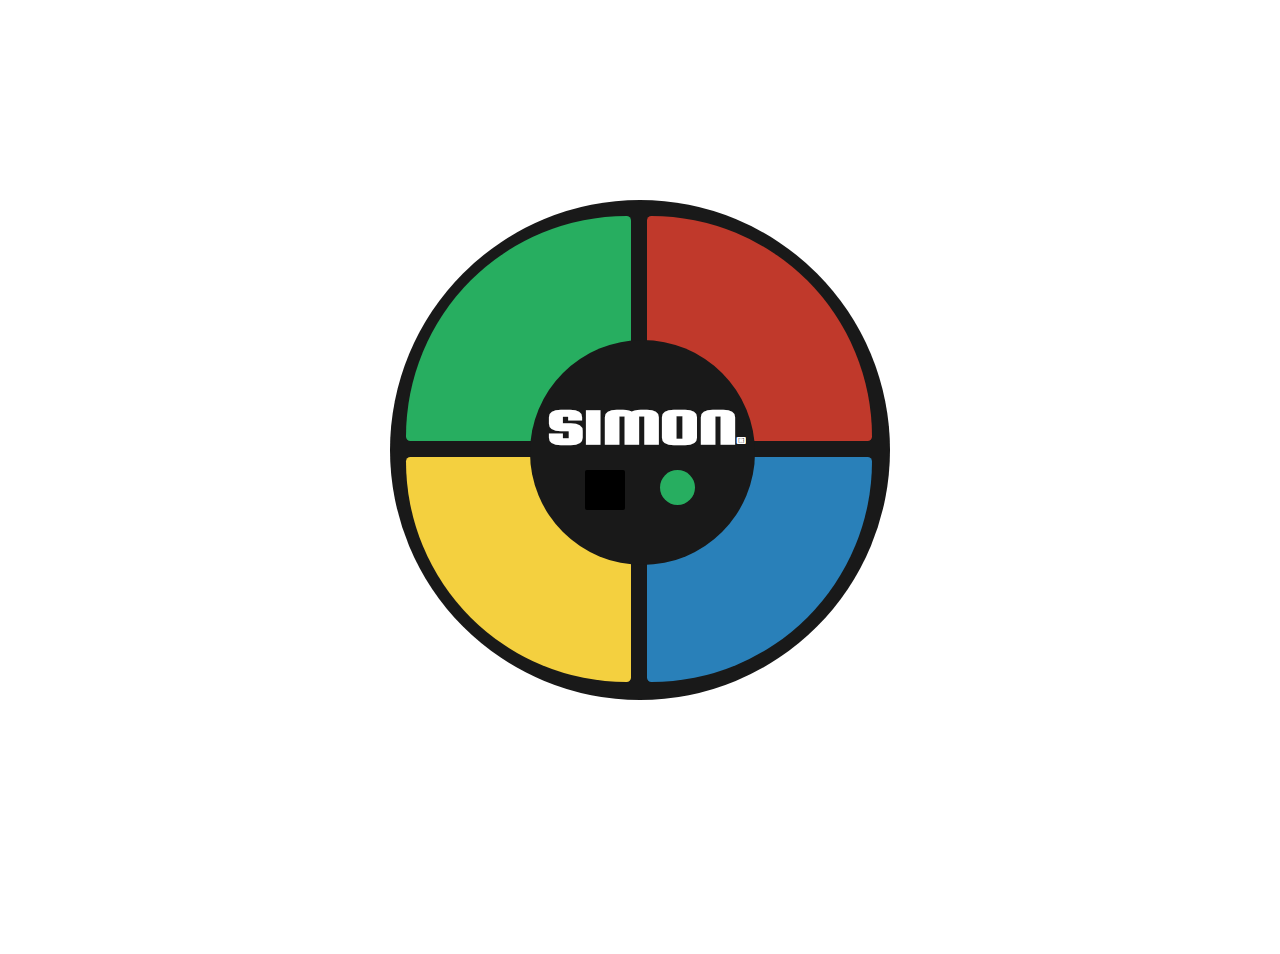
==== simplesimon.html @ 3b71bdff "Added improved version of Simple Simon game" ====
<!DOCTYPE html>
<html>
	<head>
		<meta charset="UTF-8">
		<meta name="viewport" content="width=device-width, user-scalable=no">
		<title>Simple Simon</title>
		<link rel="shortcut icon" href="/img/colors.png">
		<link href='https://fonts.googleapis.com/css?family=Squada+One' rel='stylesheet' type='text/css'>
	    <link href='https://fonts.googleapis.com/css?family=VT323' rel='stylesheet' type='text/css'>
		<link rel="stylesheet" href="/css/simplesimon.css">
	</head>
	<body>
		<div class="game-container animated rollIn">
	    	<button class="gameboard green" id="green" disabled></button>
	      	<button class="gameboard red" id="red" disabled></button>
	      	<button class="gameboard yellow" id="yellow" disabled></button>
	      	<button class="gameboard blue" id="blue" disabled></button>
		   	<div class="info">
		        <h1>Simon<span>&reg;</span></h1>
		        <button class="power"></button>
		        <div class="count"></div>
		        <!-- Picture provided by Freepik: http://goo.gl/fYNjIX -->
		        <img class="arrow animated infinite pulse" src="/img/arrow.png" alt="Arrow pointing to power">
		    </div>
	    </div>

	    <!-- jQuery -->
	    <script src="https://ajax.googleapis.com/ajax/libs/jquery/1.11.3/jquery.min.js"></script>
	    <!-- Custom JavaScript -->
	    <script type="text/javascript" src="js/simplesimon.js"></script>
	</body>
</html>
---- css/simplesimon.css ----
body {
	border: 0;
	padding: 0;
	background-image: url('http://cdn.backgroundhost.com/backgrounds/subtlepatterns/purty_wood.png');
	background-color: white;
}

.game-container {
	height: 500px;
	width: 500px;
	border-radius: 100%;
	background-color: #191919;
	position: absolute;
	top: 0;
	bottom: 0;
	left: 0;
	right: 0;
	margin: auto;
}

.gameboard {
	height: 225px;
	width: 225px;
	float: left;
	margin-top: 16px;
	margin-left: 16px;
	border-radius: 2%;
	cursor: pointer;
}

.info {
	height: 225px;
	width: 225px;
	border-radius: 100%;
	background-color: #191919;
	position: relative;
	left: 140px;
	top: 140px;
}

.green,
.green-glow {
	border-top-left-radius: 100%;
}

.green {
	background-color: #27ae60;
}

.green-glow,
.green:active {
	background-color: #2ecc71;
}

.red,
.red-glow {
	border-top-right-radius: 100%;
}

.red {
	background-color: #c0392b;
}

.red-glow,
.red:active {
	background-color: #e74c3c;
}

.yellow,
.yellow-glow {
	border-bottom-left-radius: 100%;
}

.yellow {
	background-color: #f4d03f;
}

.yellow-glow,
.yellow:active {
	background-color: #fde3a7;
}

.blue,
.blue-glow {
	border-bottom-right-radius: 100%;
}

.blue {
	background-color: #2980b9;
}

.blue-glow,
.blue:active {
	background-color: #3498db;
}

h1 {
	text-transform: uppercase;
	font-family: 'Squada One', cursive;
	transform: scaleY(0.6);
	position: absolute;
	color: white;
	font-size: 85px;
	top: -15px;
	left: 16px;
	letter-spacing: -2px;
	cursor: default;
}

span {
	font-size: 18px;
}

button {
	outline: none;
	border: none;
	cursor: pointer;
}

.power {
	height: 35px;
	width: 35px;
	background-color: #27ae60;
	border-radius: 100%;
	position: absolute;
	top: 130px;
	left: 130px;
}

.count {
	font-family: 'VT323';
	height: 35px;
	width: 40px;
	background-color: black;
	color: white;
	position: absolute;
	top: 130px;
	left: 55px;
	font-size: 28px;
	text-align: center;
	padding-top: 5px;
	border-radius: 5%;
	cursor: default;
}
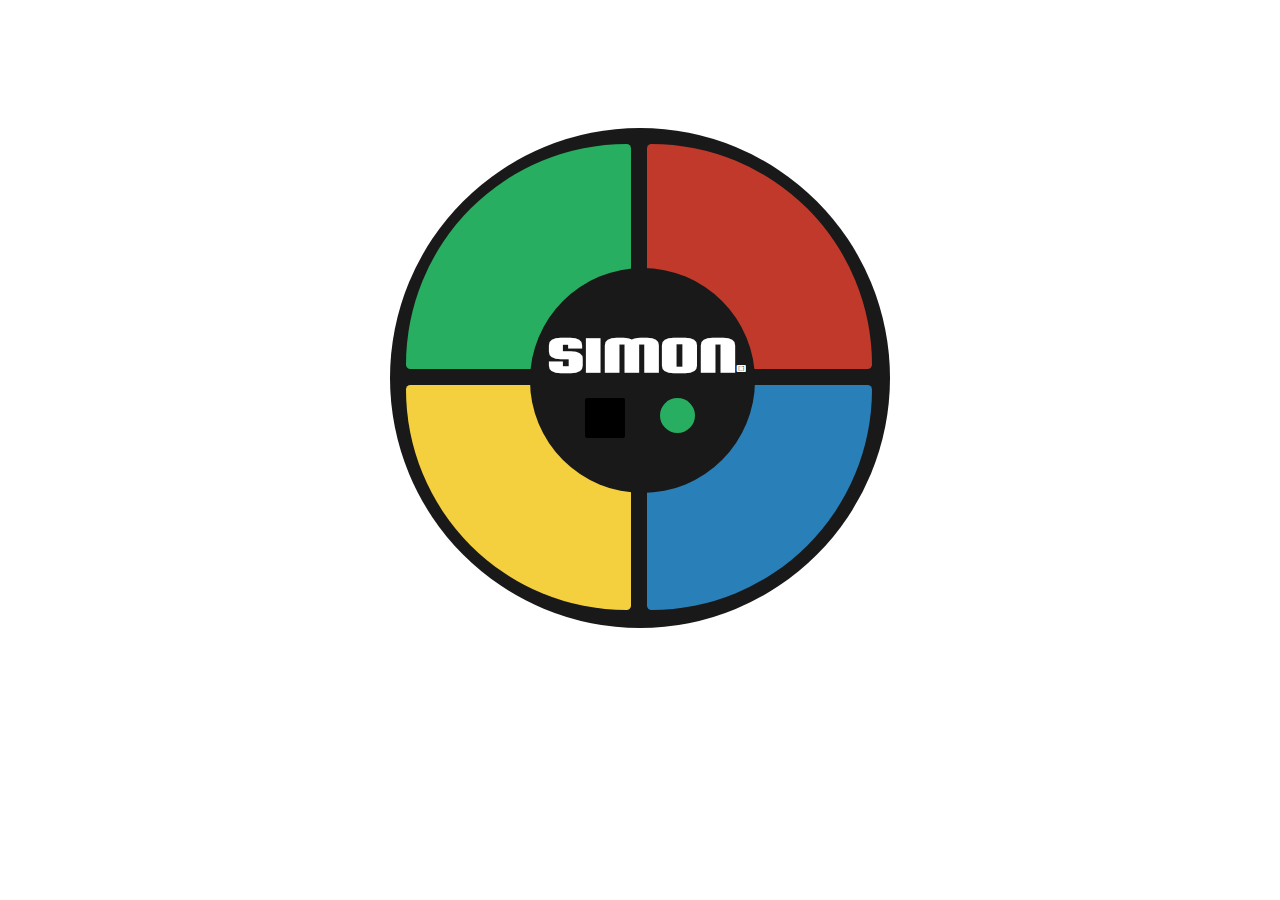
==== commit b964fc7e: "Added a few more files to simple simon" ====
--- a/simplesimon.html
+++ b/simplesimon.html
@@ -7,7 +7,8 @@
 		<link rel="shortcut icon" href="/img/colors.png">
 		<link href='https://fonts.googleapis.com/css?family=Squada+One' rel='stylesheet' type='text/css'>
 	    <link href='https://fonts.googleapis.com/css?family=VT323' rel='stylesheet' type='text/css'>
-		<link rel="stylesheet" href="/css/simplesimon.css">
+		<link rel="stylesheet" type="text/css" href="/css/animate.css">
+    	<link rel="stylesheet" type="text/css" href="/css/mobile-test.css">
 	</head>
 	<body>
 		<div class="game-container animated rollIn">
--- a/css/mobile-test.css
+++ b/css/mobile-test.css
@@ -0,0 +1,241 @@
+body {
+	border: 0;
+	padding: 0;
+	background-image: url('http://cdn.backgroundhost.com/backgrounds/subtlepatterns/purty_wood.png');
+	background-color: white;
+}
+
+.game-container {
+	height: 80%;
+	width: 95%;
+	background-color: #191919;
+	position: absolute;
+	top: 0;
+	bottom: 0;
+	left: 0;
+	right: 0;
+	margin: auto;
+	border-radius: 2%;
+}
+
+.gameboard {
+	height: 20%;
+	width: 98%;
+	margin-left: 1%;
+	margin-top: 0.5%;
+	border-radius: 2%;
+	cursor: pointer;
+}
+
+.green {
+	background-color: #27ae60;
+}
+
+.green-glow,
+.green:active {
+	background-color: #2ecc71;
+}
+
+.green,
+.green-glow {
+	margin-top: 20%;
+}
+
+.red {
+	background-color: #c0392b;
+}
+
+.red-glow,
+.red:active {
+	background-color: #e74c3c;
+}
+
+.yellow {
+	background-color: #f4d03f;
+}
+
+.yellow-glow,
+.yellow:active {
+	background-color: #fde3a7;
+}
+
+.blue {
+	background-color: #2980b9;
+}
+
+.blue-glow,
+.blue:active {
+	background-color: #3498db;
+}
+
+h1 {
+	text-transform: uppercase;
+	font-family: 'Squada One', cursive;
+	transform: scaleY(0.6);
+	color: white;
+	font-size: 85px;
+	letter-spacing: -2px;
+	cursor: default;
+	position: fixed;
+	top: 1%;
+	right: 25%;
+}
+
+span {
+	font-size: 18px;
+}
+
+button {
+	outline: none;
+	border: none;
+	cursor: pointer;
+}
+
+.power {
+	position: fixed;
+	top: 2%;
+	right: 5%;
+	height: 40px;
+	width: 40px;
+	background-color: #27ae60;
+	border-radius: 100%;
+}
+
+.count {
+	font-family: 'VT323';
+	height: 35px;
+	width: 40px;
+	background-color: black;
+	color: white;
+	font-size: 28px;
+	text-align: center;
+	padding-top: 5px;
+	border-radius: 5%;
+	cursor: default;
+	position: fixed;
+	top: 2%;
+	right: 18%;
+}
+
+img {
+	display: none;
+}
+
+.arrow {
+	visibility: hidden;
+}
+
+a {
+	display: none;
+}
+
+@media (min-width: 480px) {
+	.green,
+	.green-glow {
+		margin-top: 15%;
+	}
+
+	h1 {
+		right: 30%;
+	}
+}
+
+@media (min-width: 560px) {
+	.game-container {
+		margin-top: 10%;
+	}
+
+	.green,
+	.green-glow {
+		margin-top: 4%;
+	}
+
+	h1 {
+		top: -20%;
+		right: 35%;
+	}
+}
+
+
+@media (min-width: 670px) {
+	.game-container {
+		height: 500px;
+		width: 500px;
+		border-radius: 100%;
+	}
+
+	.gameboard {
+		height: 225px;
+		width: 225px;
+		float: left;
+		margin-top: 16px;
+		margin-left: 16px;
+	}
+
+	.info {
+	  	height: 225px;
+	  	width: 225px;
+	  	border-radius: 100%;
+	  	background-color: #191919;
+	  	position: relative;
+	  	left: 140px;
+	  	top: 140px;
+	}
+
+	.green,
+	.green-glow {
+		border-top-left-radius: 100%;
+	}
+
+	.red,
+	.red-glow {
+		border-top-right-radius: 100%;
+	}
+
+	.yellow,
+	.yellow-glow {
+		border-bottom-left-radius: 100%;
+	}
+
+	.blue,
+	.blue-glow {
+		border-bottom-right-radius: 100%;
+	}
+
+	h1 {
+		position: absolute;
+		top: -15px;
+		left: 16px;
+	}
+
+	.power {
+		height: 35px;
+	  	width: 35px;
+	  	position: absolute;
+	  	top: 130px;
+	  	left: 130px;
+	}
+
+	.count {
+		position: absolute;
+		top: 130px;
+	  	left: 55px;
+	}
+
+	img {
+		display: initial;
+	}
+
+	.arrow {
+		display: none;
+		visibility: initial;
+		position: absolute;
+		top: 80px;
+		left: 175px;
+	}
+
+	a {
+		display: initial;
+	}
+
+}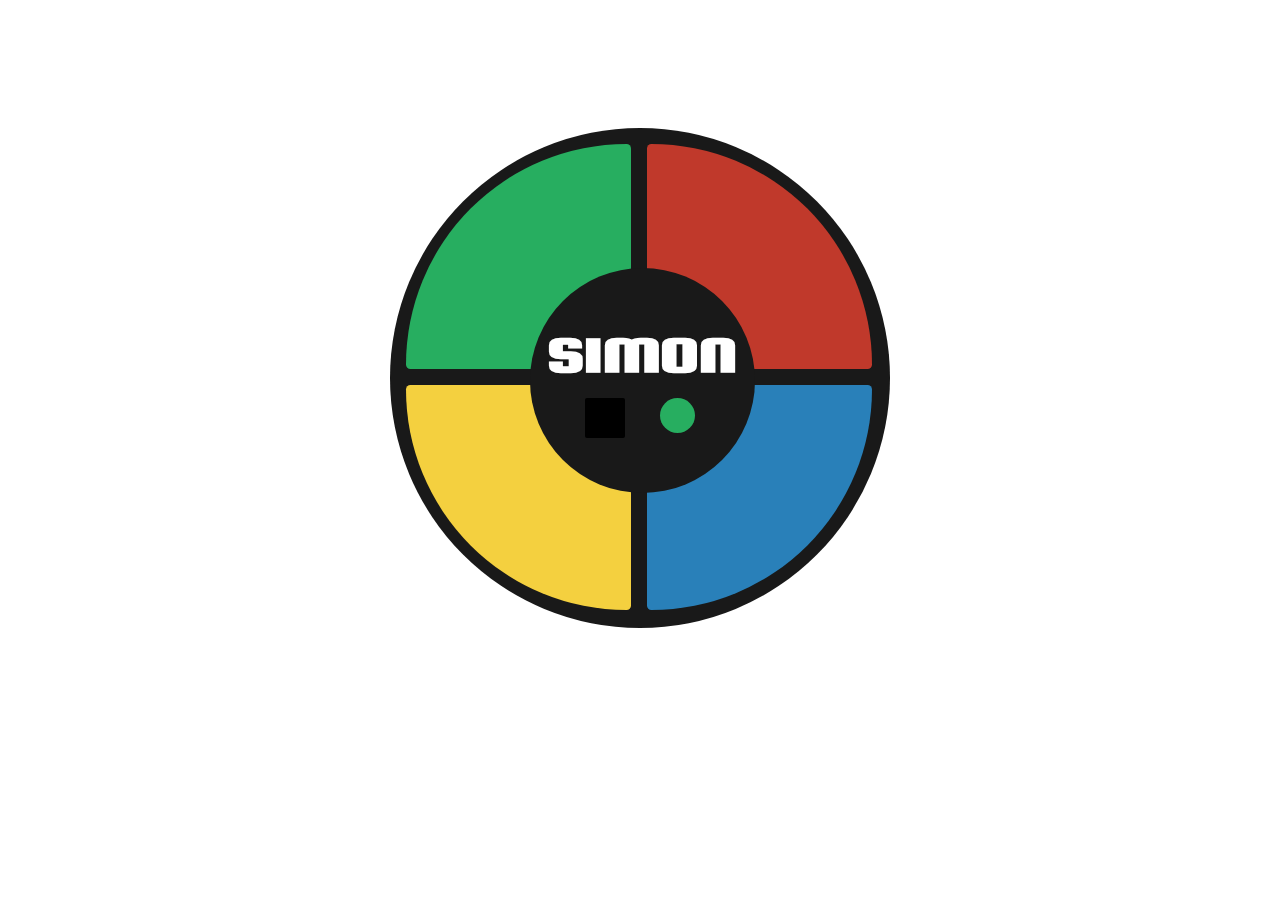
==== commit 98399fd8: "Fixed a few errors to the sounds" ====
--- a/simplesimon.html
+++ b/simplesimon.html
@@ -17,7 +17,7 @@
 	      	<button class="gameboard yellow" id="yellow" disabled></button>
 	      	<button class="gameboard blue" id="blue" disabled></button>
 		   	<div class="info">
-		        <h1>Simon<span>&reg;</span></h1>
+		        <h1>Simon</h1>
 		        <button class="power"></button>
 		        <div class="count"></div>
 		        <!-- Picture provided by Freepik: http://goo.gl/fYNjIX -->
